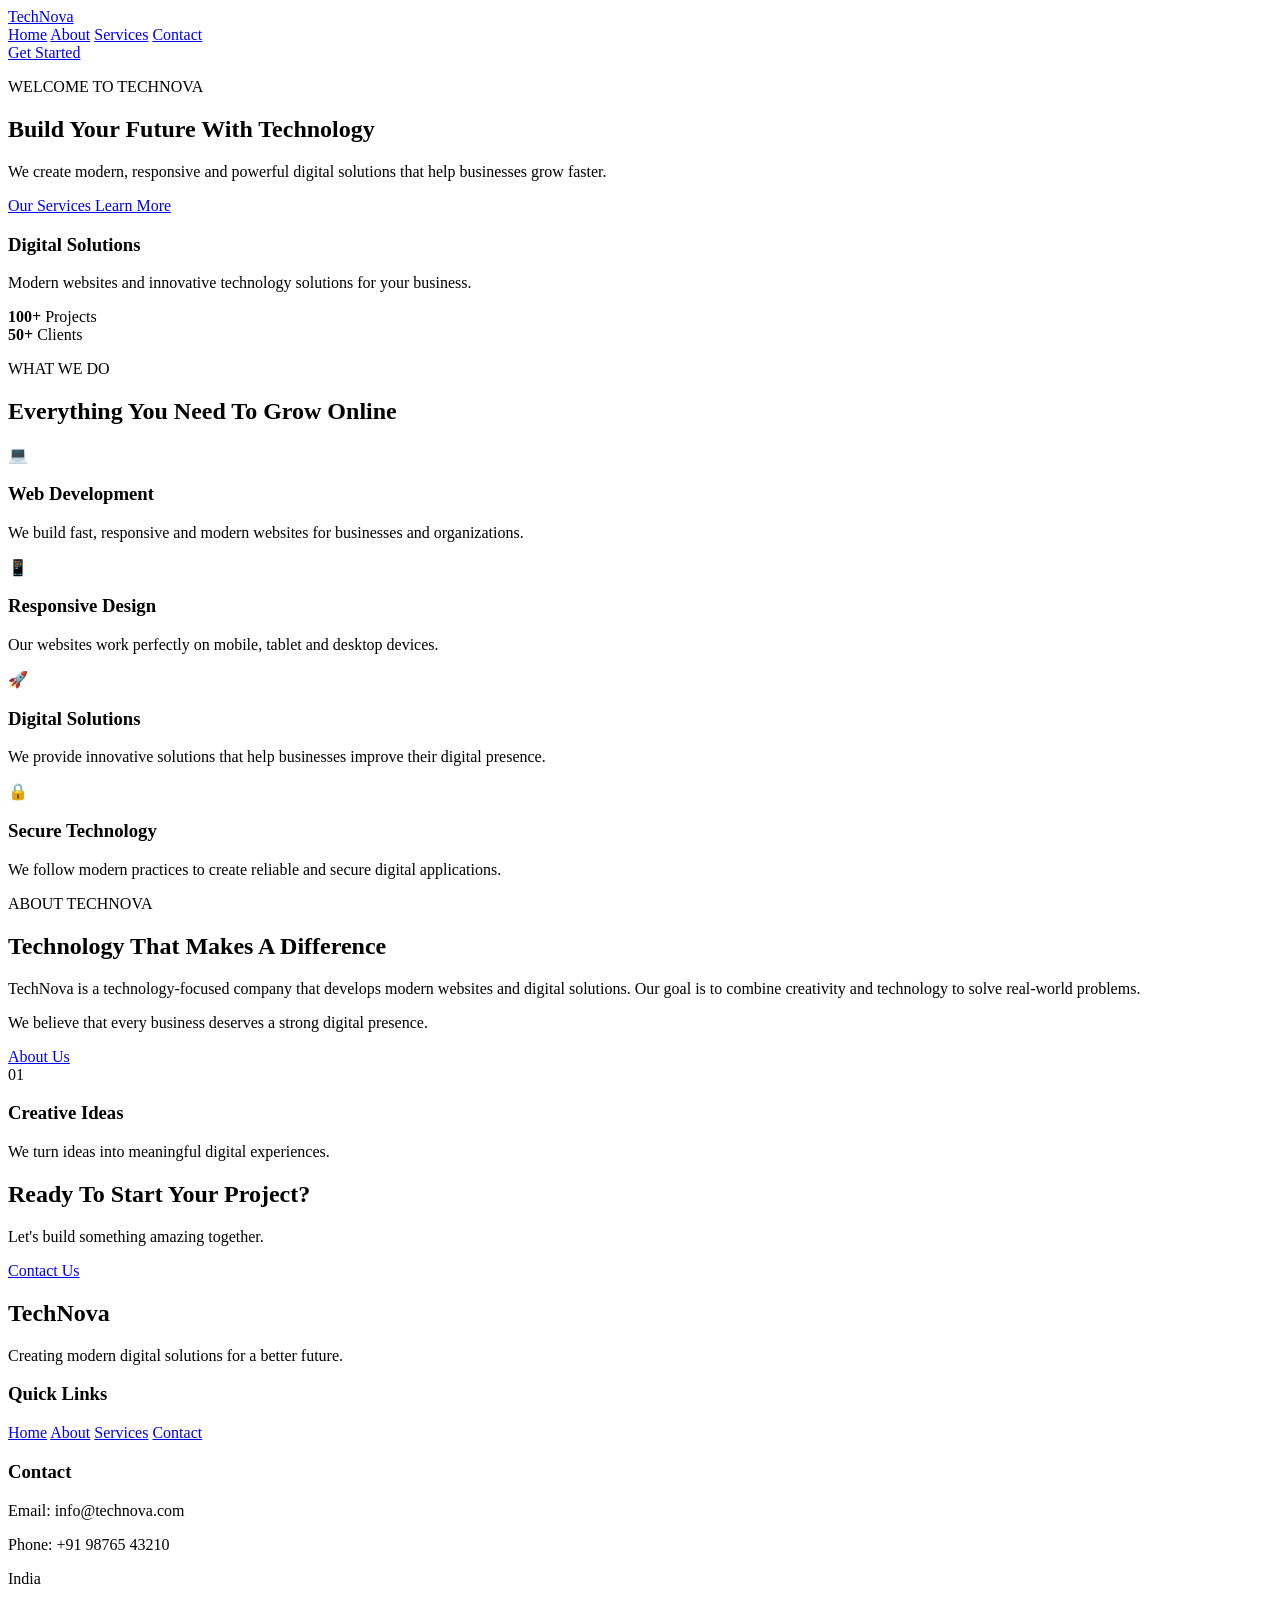
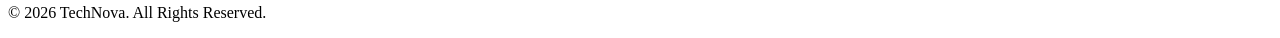
==== index.html @ 2651e858 "Add initial HTML and CSS files for TechNova website" ====
<!DOCTYPE html>
<html lang="en">

<head>
    <meta charset="UTF-8">
    <meta name="viewport" content="width=device-width, initial-scale=1.0">

    <title>TechNova - IT Solutions</title>

    <link rel="stylesheet" href="css/style.css">
</head>

<body>

    <!-- Header -->
    <header class="header">

        <div class="container nav-container">

            <a href="index.html" class="logo">
                Tech<span>Nova</span>
            </a>

            <nav class="navbar">
                <a href="index.html" class="active">Home</a>
                <a href="about.html">About</a>
                <a href="services.html">Services</a>
                <a href="contact.html">Contact</a>
            </nav>

            <a href="contact.html" class="nav-button">
                Get Started
            </a>

        </div>

    </header>


    <!-- Hero Section -->
    <section class="hero">

        <div class="container hero-content">

            <div class="hero-text">

                <p class="small-title">
                    WELCOME TO TECHNOVA
                </p>

                <h1>
                    Build Your Future
                    With <span>Technology</span>
                </h1>

                <p>
                    We create modern, responsive and powerful digital
                    solutions that help businesses grow faster.
                </p>

                <div class="hero-buttons">

                    <a href="services.html" class="btn primary-btn">
                        Our Services
                    </a>

                    <a href="about.html" class="btn secondary-btn">
                        Learn More
                    </a>

                </div>

            </div>


            <div class="hero-image">

                <div class="hero-card">
                    <h3>Digital Solutions</h3>

                    <p>
                        Modern websites and innovative technology
                        solutions for your business.
                    </p>

                    <div class="stats">

                        <div>
                            <strong>100+</strong>
                            <span>Projects</span>
                        </div>

                        <div>
                            <strong>50+</strong>
                            <span>Clients</span>
                        </div>

                    </div>

                </div>

            </div>

        </div>

    </section>


    <!-- Features -->
    <section class="features">

        <div class="container">

            <div class="section-title">

                <p>WHAT WE DO</p>

                <h2>
                    Everything You Need
                    To Grow Online
                </h2>

            </div>


            <div class="feature-grid">

                <div class="feature-card">

                    <div class="icon">
                        💻
                    </div>

                    <h3>Web Development</h3>

                    <p>
                        We build fast, responsive and modern websites
                        for businesses and organizations.
                    </p>

                </div>


                <div class="feature-card">

                    <div class="icon">
                        📱
                    </div>

                    <h3>Responsive Design</h3>

                    <p>
                        Our websites work perfectly on mobile,
                        tablet and desktop devices.
                    </p>

                </div>


                <div class="feature-card">

                    <div class="icon">
                        🚀
                    </div>

                    <h3>Digital Solutions</h3>

                    <p>
                        We provide innovative solutions that help
                        businesses improve their digital presence.
                    </p>

                </div>


                <div class="feature-card">

                    <div class="icon">
                        🔒
                    </div>

                    <h3>Secure Technology</h3>

                    <p>
                        We follow modern practices to create reliable
                        and secure digital applications.
                    </p>

                </div>

            </div>

        </div>

    </section>


    <!-- About Preview -->
    <section class="about-preview">

        <div class="container about-grid">

            <div class="about-box">

                <p class="small-title">
                    ABOUT TECHNOVA
                </p>

                <h2>
                    Technology That
                    Makes A Difference
                </h2>

                <p>
                    TechNova is a technology-focused company that
                    develops modern websites and digital solutions.
                    Our goal is to combine creativity and technology
                    to solve real-world problems.
                </p>

                <p>
                    We believe that every business deserves a strong
                    digital presence.
                </p>

                <a href="about.html" class="btn primary-btn">
                    About Us
                </a>

            </div>


            <div class="about-highlight">

                <div class="number">
                    01
                </div>

                <h3>
                    Creative Ideas
                </h3>

                <p>
                    We turn ideas into meaningful digital experiences.
                </p>

            </div>

        </div>

    </section>


    <!-- Call To Action -->
    <section class="cta">

        <div class="container">

            <h2>
                Ready To Start Your Project?
            </h2>

            <p>
                Let's build something amazing together.
            </p>

            <a href="contact.html" class="btn white-btn">
                Contact Us
            </a>

        </div>

    </section>


    <!-- Footer -->
    <footer class="footer">

        <div class="container footer-grid">

            <div>

                <h2 class="footer-logo">
                    TechNova
                </h2>

                <p>
                    Creating modern digital solutions
                    for a better future.
                </p>

            </div>


            <div>

                <h3>Quick Links</h3>

                <a href="index.html">Home</a>
                <a href="about.html">About</a>
                <a href="services.html">Services</a>
                <a href="contact.html">Contact</a>

            </div>


            <div>

                <h3>Contact</h3>

                <p>Email: info@technova.com</p>
                <p>Phone: +91 98765 43210</p>
                <p>India</p>

            </div>

        </div>


        <div class="copyright">

            <p>
                © 2026 TechNova. All Rights Reserved.
            </p>

        </div>

    </footer>


</body>

</html>
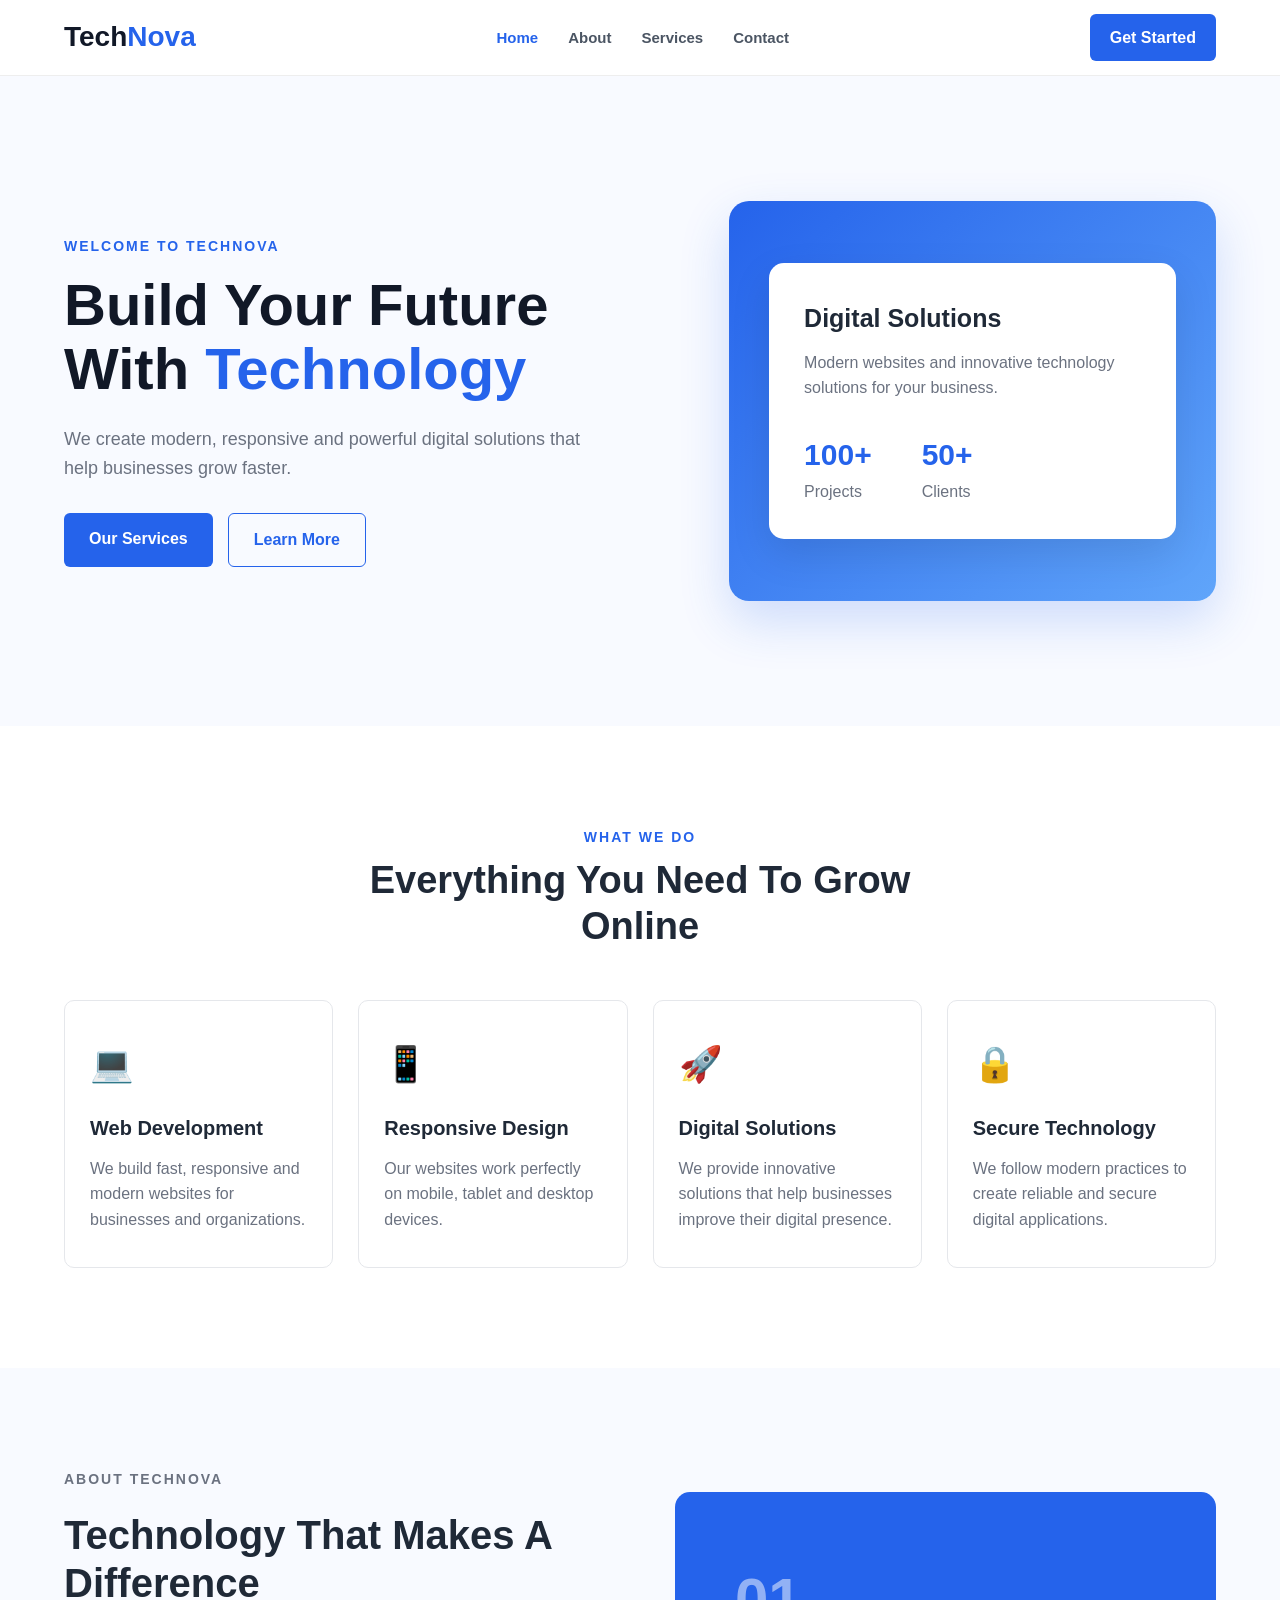
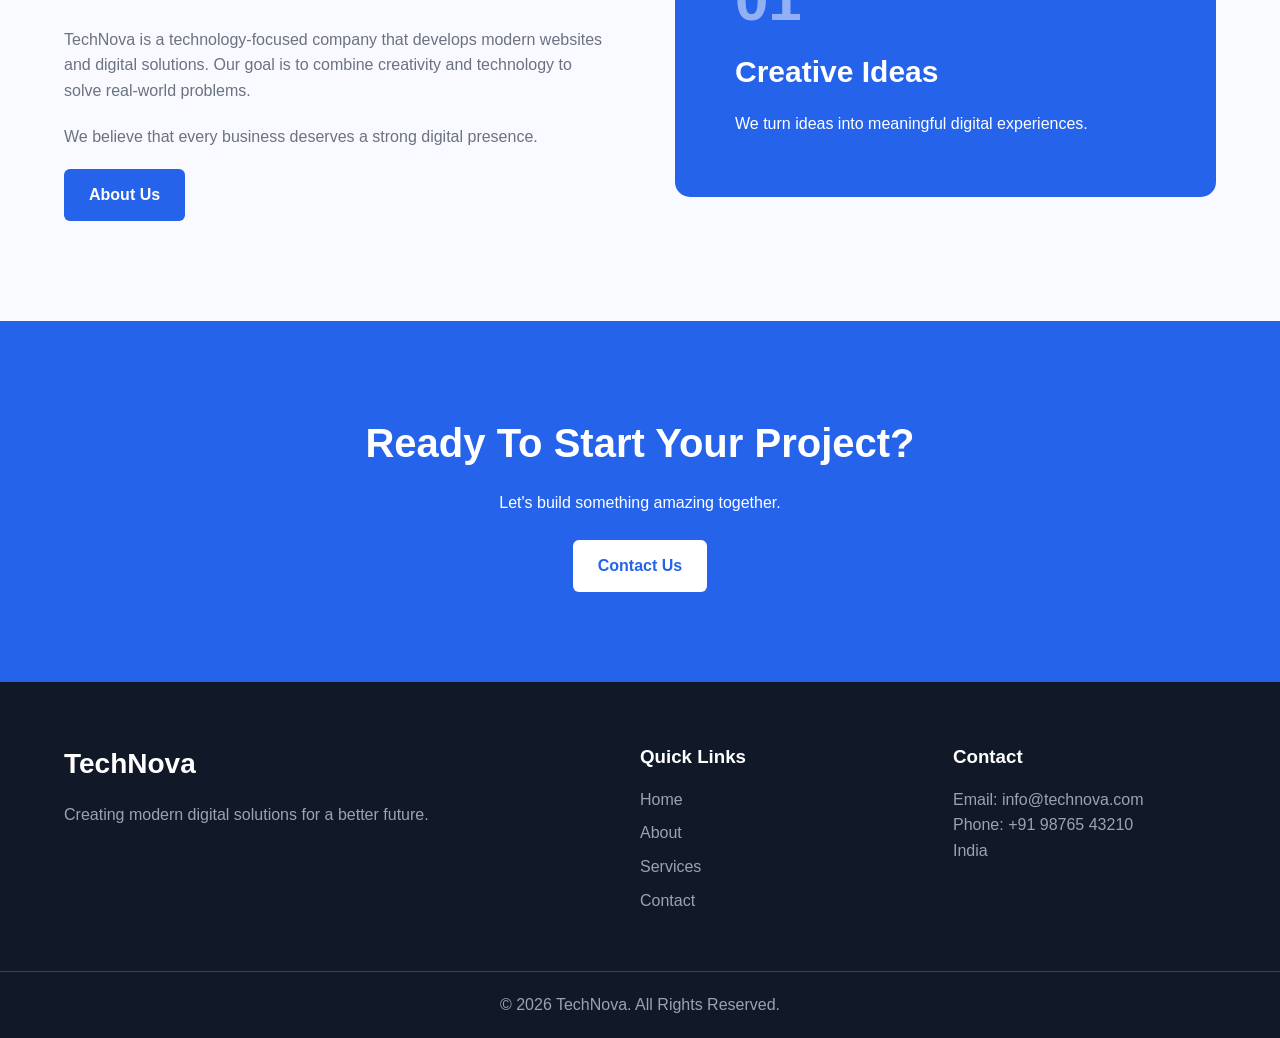
==== commit becfd48d: "Fix stylesheet link in index.html" ====
--- a/index.html
+++ b/index.html
@@ -7,7 +7,7 @@
 
     <title>TechNova - IT Solutions</title>
 
-    <link rel="stylesheet" href="css/style.css">
+    <link rel="stylesheet" href="style.css">
 </head>
 
 <body>
--- a/style.css
+++ b/style.css
@@ -0,0 +1,755 @@
+/* =========================
+   GLOBAL
+========================= */
+
+* {
+    margin: 0;
+    padding: 0;
+    box-sizing: border-box;
+}
+
+html {
+    scroll-behavior: smooth;
+}
+
+body {
+    font-family: Arial, Helvetica, sans-serif;
+    color: #1f2937;
+    background: #ffffff;
+    line-height: 1.6;
+}
+
+a {
+    text-decoration: none;
+    color: inherit;
+}
+
+.container {
+    width: 90%;
+    max-width: 1200px;
+    margin: auto;
+}
+
+
+/* =========================
+   HEADER
+========================= */
+
+.header {
+    background: #ffffff;
+    border-bottom: 1px solid #eeeeee;
+    position: sticky;
+    top: 0;
+    z-index: 1000;
+}
+
+.nav-container {
+    min-height: 75px;
+
+    display: flex;
+    align-items: center;
+    justify-content: space-between;
+}
+
+.logo {
+    font-size: 28px;
+    font-weight: 700;
+    color: #111827;
+}
+
+.logo span {
+    color: #2563eb;
+}
+
+.navbar {
+    display: flex;
+    gap: 30px;
+}
+
+.navbar a {
+    font-size: 15px;
+    font-weight: 600;
+    color: #4b5563;
+    transition: 0.3s;
+}
+
+.navbar a:hover,
+.navbar a.active {
+    color: #2563eb;
+}
+
+.nav-button {
+    background: #2563eb;
+    color: white;
+    padding: 11px 20px;
+    border-radius: 6px;
+    font-weight: 600;
+}
+
+
+/* =========================
+   BUTTON
+========================= */
+
+.btn {
+    display: inline-block;
+    padding: 13px 25px;
+    border-radius: 6px;
+    font-weight: 600;
+    transition: 0.3s;
+}
+
+.primary-btn {
+    background: #2563eb;
+    color: white;
+}
+
+.primary-btn:hover {
+    background: #1d4ed8;
+    transform: translateY(-2px);
+}
+
+.secondary-btn {
+    border: 1px solid #2563eb;
+    color: #2563eb;
+}
+
+.secondary-btn:hover {
+    background: #2563eb;
+    color: white;
+}
+
+.white-btn {
+    background: white;
+    color: #2563eb;
+}
+
+
+/* =========================
+   HERO
+========================= */
+
+.hero {
+    min-height: 650px;
+    background: #f8faff;
+    display: flex;
+    align-items: center;
+}
+
+.hero-content {
+    display: grid;
+    grid-template-columns: 1.1fr 0.9fr;
+    gap: 70px;
+    align-items: center;
+}
+
+.small-title {
+    color: #2563eb;
+    font-size: 14px;
+    font-weight: 700;
+    letter-spacing: 2px;
+    margin-bottom: 15px;
+}
+
+.hero h1 {
+    font-size: 58px;
+    line-height: 1.1;
+    margin-bottom: 25px;
+    color: #111827;
+}
+
+.hero h1 span {
+    color: #2563eb;
+}
+
+.hero-text>p:not(.small-title) {
+    color: #6b7280;
+    max-width: 550px;
+    font-size: 18px;
+    margin-bottom: 30px;
+}
+
+.hero-buttons {
+    display: flex;
+    gap: 15px;
+}
+
+.hero-image {
+    min-height: 400px;
+    background: linear-gradient(135deg,
+            #2563eb,
+            #60a5fa);
+
+    border-radius: 20px;
+
+    display: flex;
+    align-items: center;
+    justify-content: center;
+
+    padding: 40px;
+
+    box-shadow: 0 20px 50px rgba(37, 99, 235, 0.2);
+}
+
+.hero-card {
+    background: white;
+    padding: 35px;
+    border-radius: 15px;
+    width: 100%;
+    box-shadow: 0 15px 40px rgba(0, 0, 0, 0.1);
+}
+
+.hero-card h3 {
+    font-size: 25px;
+    margin-bottom: 12px;
+}
+
+.hero-card p {
+    color: #6b7280;
+}
+
+.stats {
+    display: flex;
+    gap: 50px;
+    margin-top: 30px;
+}
+
+.stats div {
+    display: flex;
+    flex-direction: column;
+}
+
+.stats strong {
+    color: #2563eb;
+    font-size: 30px;
+}
+
+.stats span {
+    color: #6b7280;
+}
+
+
+/* =========================
+   SECTION TITLE
+========================= */
+
+.section-title {
+    text-align: center;
+    max-width: 650px;
+    margin: 0 auto 50px;
+}
+
+.section-title p {
+    color: #2563eb;
+    font-size: 14px;
+    font-weight: 700;
+    letter-spacing: 2px;
+    margin-bottom: 10px;
+}
+
+.section-title h2 {
+    font-size: 38px;
+    line-height: 1.2;
+}
+
+
+/* =========================
+   FEATURES
+========================= */
+
+.features {
+    padding: 100px 0;
+}
+
+.feature-grid {
+    display: grid;
+    grid-template-columns: repeat(4, 1fr);
+    gap: 25px;
+}
+
+.feature-card {
+    padding: 35px 25px;
+    border: 1px solid #e5e7eb;
+    border-radius: 10px;
+    background: white;
+    transition: 0.3s;
+}
+
+.feature-card:hover {
+    transform: translateY(-8px);
+    box-shadow: 0 15px 35px rgba(0, 0, 0, 0.08);
+}
+
+.icon {
+    font-size: 35px;
+    margin-bottom: 20px;
+}
+
+.feature-card h3 {
+    margin-bottom: 12px;
+    font-size: 20px;
+}
+
+.feature-card p {
+    color: #6b7280;
+}
+
+
+/* =========================
+   ABOUT
+========================= */
+
+.about-preview {
+    padding: 100px 0;
+    background: #f8faff;
+}
+
+.about-grid {
+    display: grid;
+    grid-template-columns: 1fr 1fr;
+    gap: 70px;
+    align-items: center;
+}
+
+.about-box h2 {
+    font-size: 40px;
+    line-height: 1.2;
+    margin-bottom: 20px;
+}
+
+.about-box p {
+    color: #6b7280;
+    margin-bottom: 20px;
+}
+
+.about-highlight {
+    background: #2563eb;
+    color: white;
+    padding: 60px;
+    border-radius: 15px;
+}
+
+.about-highlight .number {
+    font-size: 60px;
+    font-weight: 700;
+    opacity: 0.5;
+}
+
+.about-highlight h3 {
+    font-size: 30px;
+    margin-bottom: 15px;
+}
+
+
+/* =========================
+   CTA
+========================= */
+
+.cta {
+    padding: 90px 20px;
+    text-align: center;
+    background: #2563eb;
+    color: white;
+}
+
+.cta h2 {
+    font-size: 40px;
+    margin-bottom: 15px;
+}
+
+.cta p {
+    margin-bottom: 25px;
+}
+
+
+/* =========================
+   PAGE HEADER
+========================= */
+
+.page-header {
+    padding: 100px 20px;
+    text-align: center;
+    background: #f8faff;
+}
+
+.page-header p:first-child {
+    color: #2563eb;
+    font-weight: 700;
+    letter-spacing: 2px;
+}
+
+.page-header h1 {
+    font-size: 48px;
+    margin: 15px 0;
+}
+
+.page-header p:last-child {
+    color: #6b7280;
+}
+
+
+/* =========================
+   ABOUT PAGE
+========================= */
+
+.about-page {
+    padding: 100px 0;
+}
+
+.about-page h2 {
+    font-size: 40px;
+    line-height: 1.2;
+    margin-bottom: 25px;
+}
+
+.about-page p {
+    color: #6b7280;
+    margin-bottom: 20px;
+}
+
+.about-stats {
+    display: grid;
+    grid-template-columns: 1fr 1fr;
+    gap: 20px;
+}
+
+.stat-box {
+    padding: 35px;
+    border: 1px solid #e5e7eb;
+    border-radius: 10px;
+    text-align: center;
+}
+
+.stat-box strong {
+    display: block;
+    font-size: 40px;
+    color: #2563eb;
+}
+
+.stat-box span {
+    color: #6b7280;
+}
+
+
+/* =========================
+   MISSION
+========================= */
+
+.mission {
+    padding: 100px 0;
+    background: #f8faff;
+}
+
+.mission .feature-grid {
+    grid-template-columns: repeat(3, 1fr);
+}
+
+
+/* =========================
+   SERVICES
+========================= */
+
+.services {
+    padding: 100px 0;
+}
+
+.service-grid {
+    display: grid;
+    grid-template-columns: repeat(3, 1fr);
+    gap: 25px;
+}
+
+.service-card {
+    padding: 35px;
+    border: 1px solid #e5e7eb;
+    border-radius: 10px;
+    transition: 0.3s;
+}
+
+.service-card:hover {
+    transform: translateY(-7px);
+    box-shadow: 0 15px 35px rgba(0, 0, 0, 0.08);
+}
+
+.service-card h3 {
+    font-size: 22px;
+    margin-bottom: 15px;
+}
+
+.service-card p {
+    color: #6b7280;
+    margin-bottom: 20px;
+}
+
+.service-card a {
+    color: #2563eb;
+    font-weight: 600;
+}
+
+
+/* =========================
+   CONTACT
+========================= */
+
+.contact {
+    padding: 100px 0;
+}
+
+.contact-grid {
+    display: grid;
+    grid-template-columns: 0.9fr 1.1fr;
+    gap: 70px;
+}
+
+.contact-info h2 {
+    font-size: 40px;
+    line-height: 1.2;
+    margin-bottom: 20px;
+}
+
+.contact-info>p {
+    color: #6b7280;
+    margin-bottom: 30px;
+}
+
+.contact-item {
+    display: flex;
+    gap: 20px;
+    margin-bottom: 25px;
+}
+
+.contact-item .icon {
+    margin: 0;
+}
+
+.contact-item h3 {
+    margin-bottom: 5px;
+}
+
+.contact-item p {
+    color: #6b7280;
+}
+
+.contact-form {
+    padding: 40px;
+    border: 1px solid #e5e7eb;
+    border-radius: 10px;
+}
+
+.form-row {
+    display: grid;
+    grid-template-columns: 1fr 1fr;
+    gap: 15px;
+}
+
+.contact-form input,
+.contact-form textarea {
+    width: 100%;
+    padding: 15px;
+    border: 1px solid #d1d5db;
+    border-radius: 6px;
+    outline: none;
+    margin-bottom: 15px;
+    font-family: inherit;
+}
+
+.contact-form input:focus,
+.contact-form textarea:focus {
+    border-color: #2563eb;
+}
+
+.contact-form textarea {
+    resize: vertical;
+}
+
+.contact-form button {
+    border: none;
+    cursor: pointer;
+}
+
+
+/* =========================
+   FOOTER
+========================= */
+
+.footer {
+    background: #111827;
+    color: white;
+    padding-top: 60px;
+}
+
+.footer-grid {
+    display: grid;
+    grid-template-columns: 2fr 1fr 1fr;
+    gap: 50px;
+    padding-bottom: 50px;
+}
+
+.footer-logo {
+    font-size: 28px;
+    margin-bottom: 15px;
+}
+
+.footer p {
+    color: #9ca3af;
+}
+
+.footer h3 {
+    margin-bottom: 15px;
+}
+
+.footer a {
+    display: block;
+    color: #9ca3af;
+    margin-bottom: 8px;
+}
+
+.footer a:hover {
+    color: white;
+}
+
+.copyright {
+    text-align: center;
+    border-top: 1px solid #374151;
+    padding: 20px;
+}
+
+
+/* =========================
+   TABLET
+========================= */
+
+@media (max-width: 992px) {
+
+    .hero-content {
+        grid-template-columns: 1fr;
+    }
+
+    .hero {
+        padding: 80px 0;
+    }
+
+    .feature-grid {
+        grid-template-columns: repeat(2, 1fr);
+    }
+
+    .service-grid {
+        grid-template-columns: repeat(2, 1fr);
+    }
+
+    .footer-grid {
+        grid-template-columns: 1fr 1fr;
+    }
+
+}
+
+
+/* =========================
+   MOBILE
+========================= */
+
+@media (max-width: 768px) {
+
+    .nav-container {
+        flex-direction: column;
+        gap: 15px;
+        padding: 20px 0;
+    }
+
+    .navbar {
+        gap: 15px;
+        flex-wrap: wrap;
+        justify-content: center;
+    }
+
+    .nav-button {
+        display: none;
+    }
+
+    .hero h1 {
+        font-size: 42px;
+    }
+
+    .hero-content,
+    .about-grid,
+    .contact-grid {
+        grid-template-columns: 1fr;
+    }
+
+    .feature-grid,
+    .service-grid,
+    .mission .feature-grid {
+        grid-template-columns: 1fr;
+    }
+
+    .about-stats {
+        grid-template-columns: 1fr 1fr;
+    }
+
+    .form-row {
+        grid-template-columns: 1fr;
+    }
+
+    .footer-grid {
+        grid-template-columns: 1fr;
+        gap: 30px;
+    }
+
+    .page-header h1 {
+        font-size: 38px;
+    }
+
+    .section-title h2 {
+        font-size: 32px;
+    }
+
+}
+
+
+/* =========================
+   SMALL MOBILE
+========================= */
+
+@media (max-width: 480px) {
+
+    .container {
+        width: 92%;
+    }
+
+    .navbar a {
+        font-size: 13px;
+    }
+
+    .hero h1 {
+        font-size: 35px;
+    }
+
+    .hero-buttons {
+        flex-direction: column;
+    }
+
+    .hero-buttons .btn {
+        text-align: center;
+    }
+
+    .hero-image {
+        padding: 20px;
+    }
+
+    .hero-card {
+        padding: 25px;
+    }
+
+    .stats {
+        gap: 25px;
+    }
+
+    .about-stats {
+        grid-template-columns: 1fr;
+    }
+
+    .contact-form {
+        padding: 25px;
+    }
+
+}
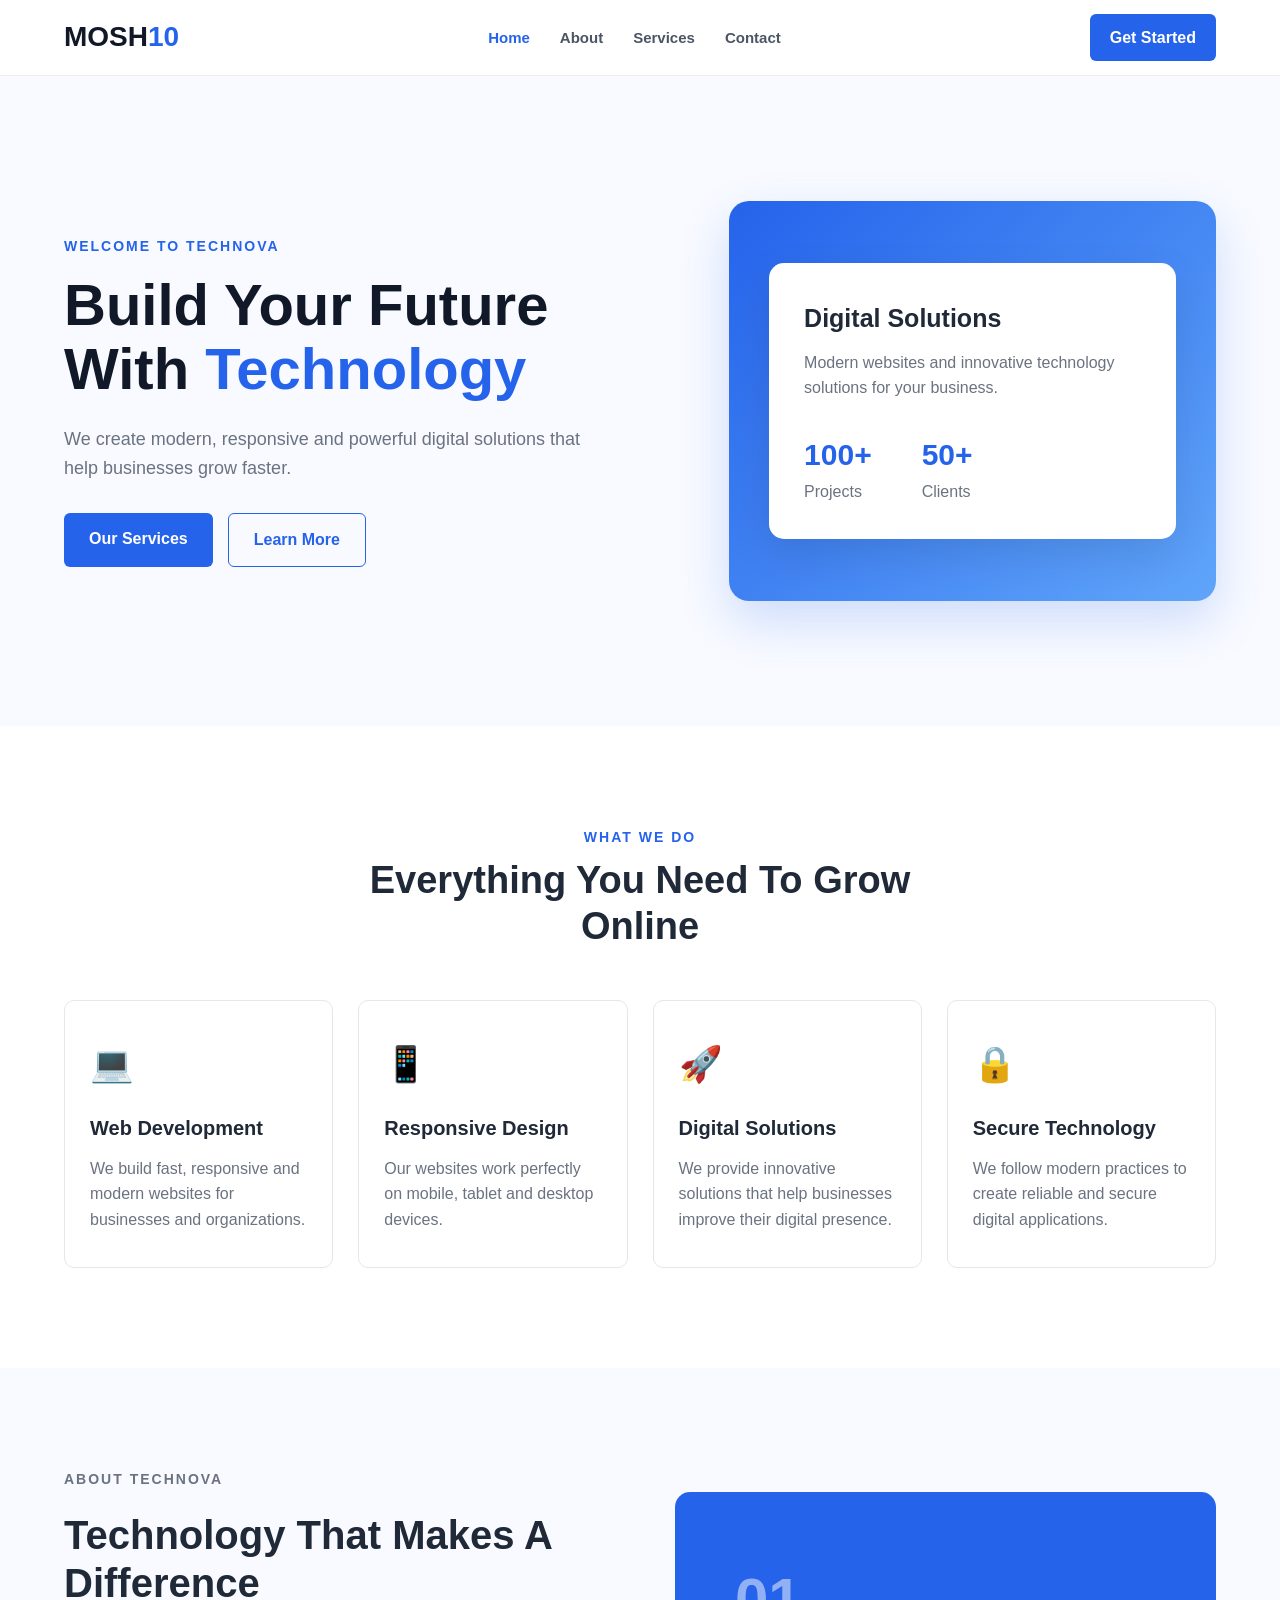
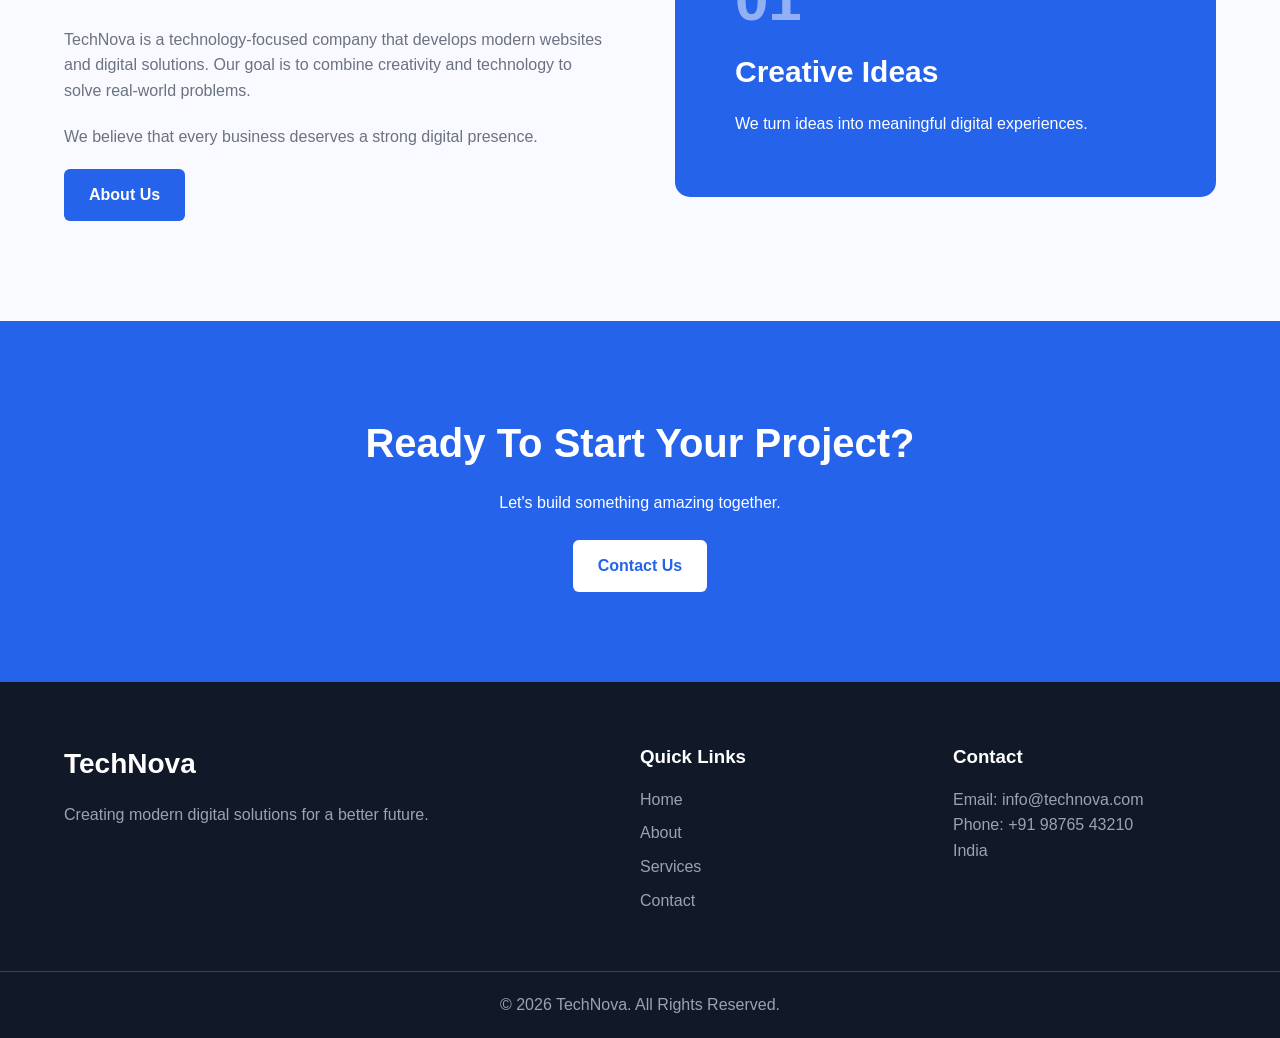
==== commit 120f8265: "Update logo text from "TechNova" to "MOSH10" in index.html" ====
--- a/index.html
+++ b/index.html
@@ -18,7 +18,7 @@
         <div class="container nav-container">
 
             <a href="index.html" class="logo">
-                Tech<span>Nova</span>
+                MOSH<span>10</span>
             </a>
 
             <nav class="navbar">
